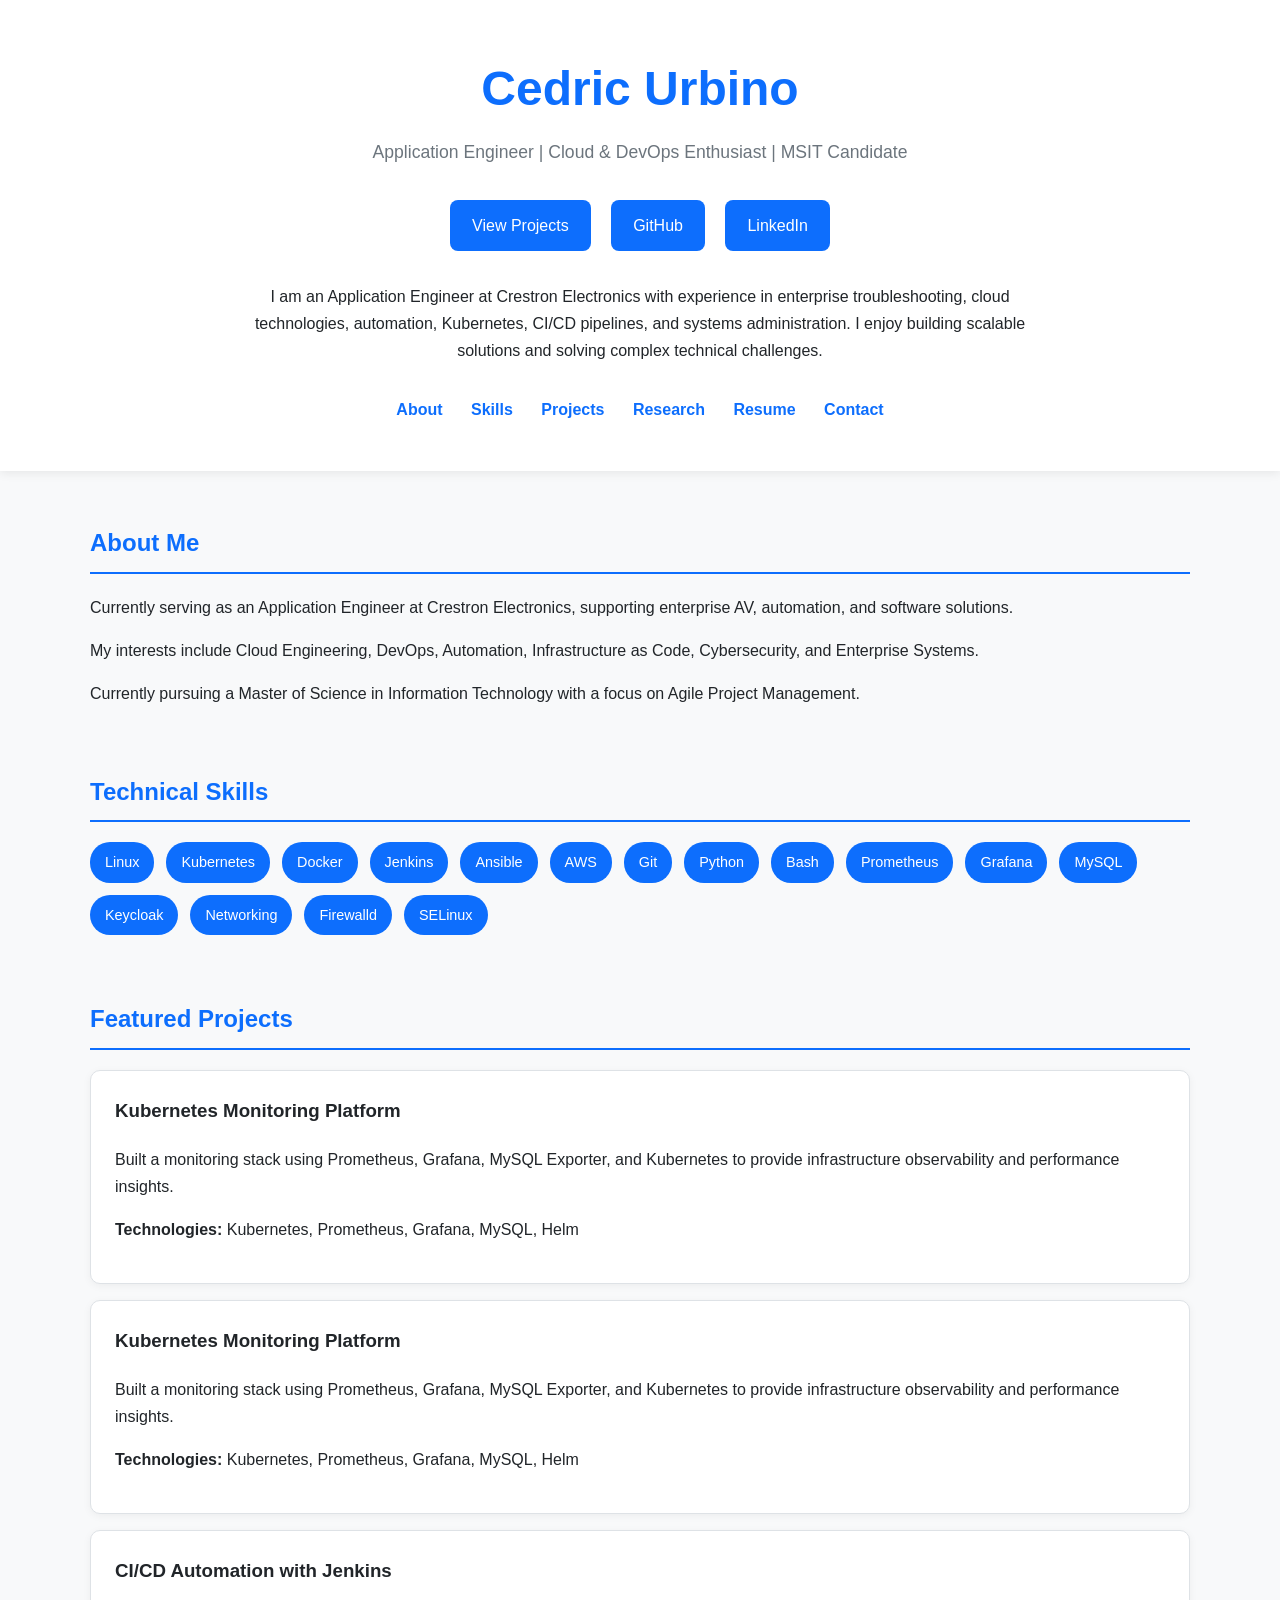
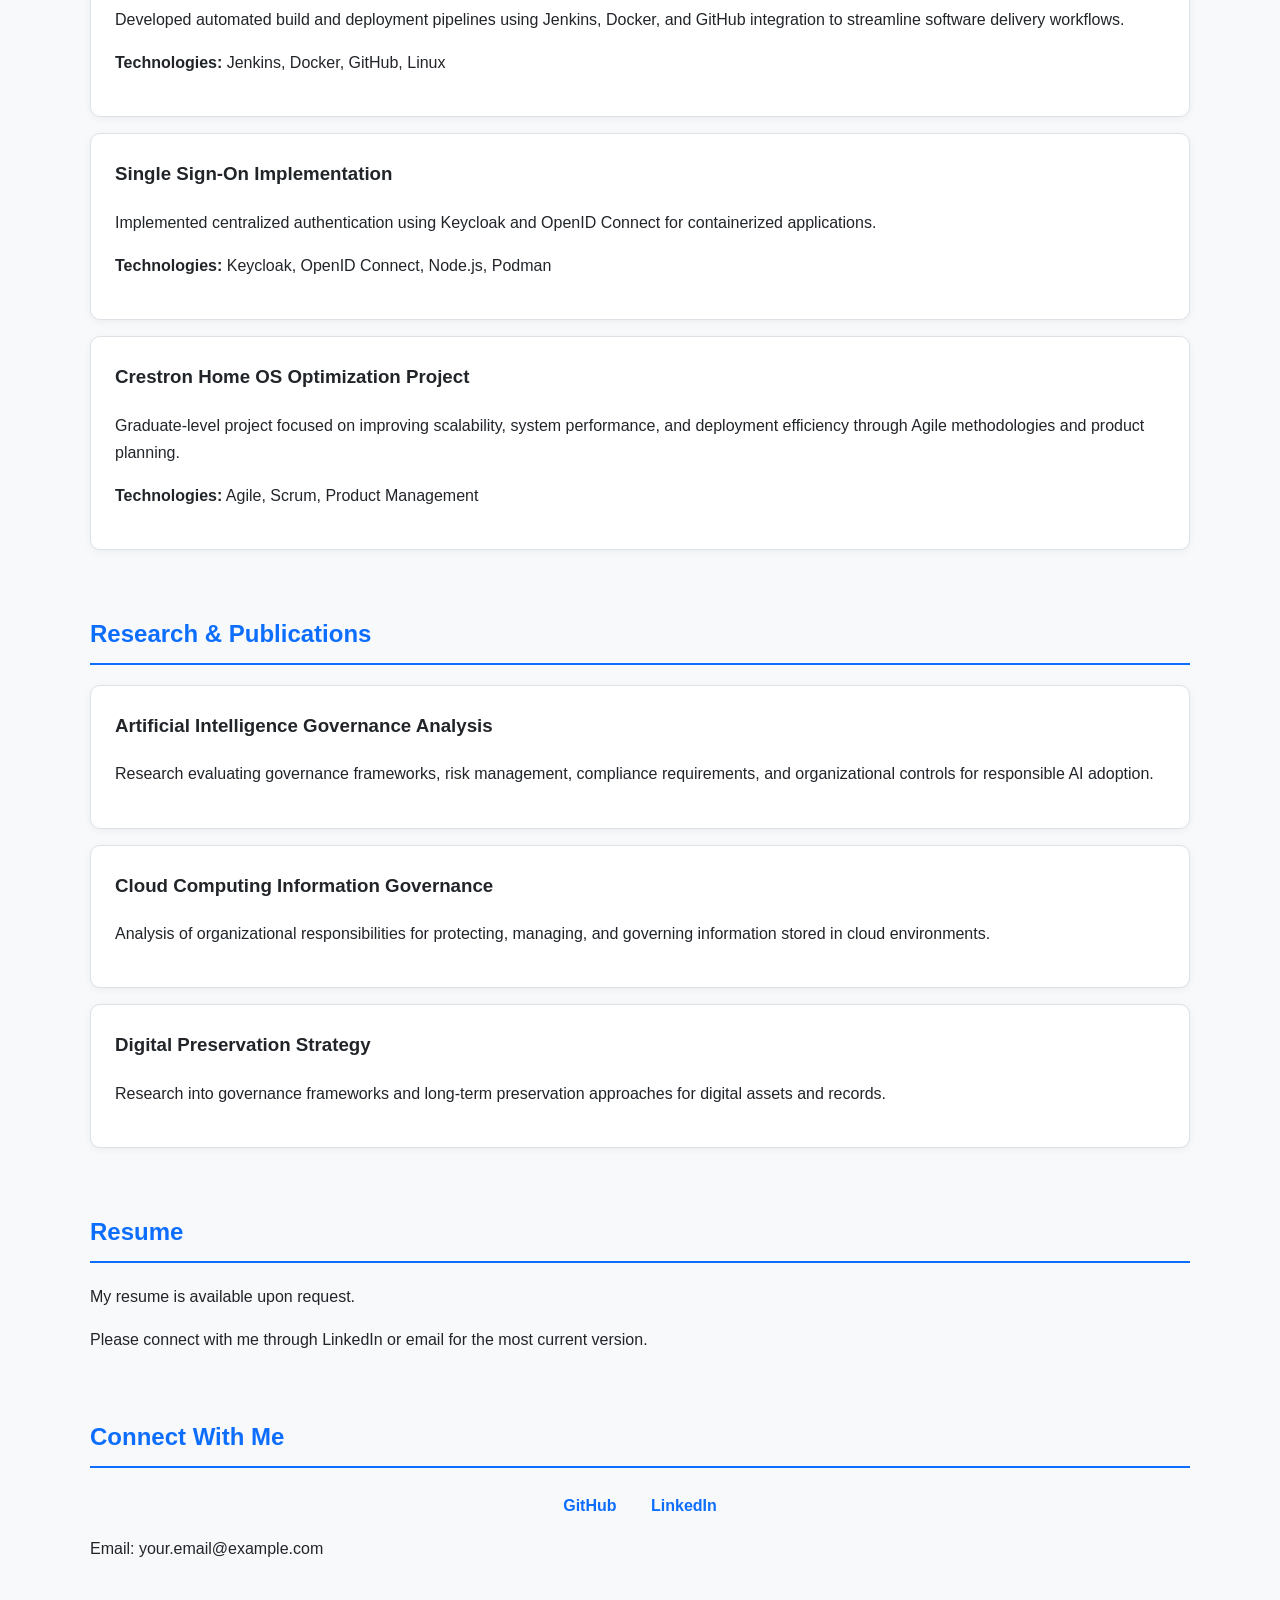
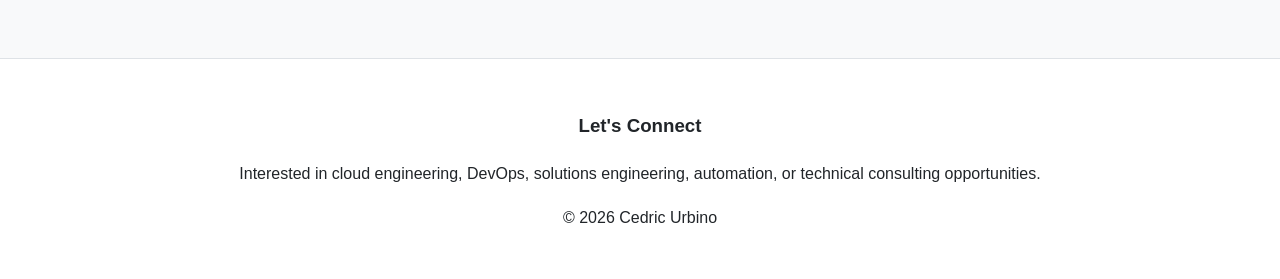
==== OneDrive/Documents/Projects/index.html @ b7d0ec87 "Initial portfolio website" ====
<!DOCTYPE html> 
<html lang="en">
<head>
    <meta charset="UTF-8">
    <meta name="viewport" content="width=device-width, initial-scale=1.0">
    <title>Cedric Urbino | Portfolio</title>
    <link rel="stylesheet" href="styles.css">
</head>

<body>
    <header>
        <h1>Cedric Urbino</h1>
        <p class="subtitle"> Application Engineer | Cloud & DevOps Enthusiast | MSIT Candidate </p>
        <div class="hero-buttons">
            <a href="#projects">View Projects</a>
            <a href="https://github.com/C3dricJ" target="_blank">GitHub</a>
            <a href="https://www.linkedin.com/in/cedric-urbino/" target="_blank">LinkedIn</a>
        </div>
        <div class="intro">
            <p> I am an Application Engineer at Crestron Electronics with experience in enterprise troubleshooting, cloud technologies, automation, Kubernetes, CI/CD pipelines, and systems administration. I enjoy building scalable solutions and solving complex technical challenges. </p>
        </div>
        <nav>
            <a href="#about">About</a>
            <a href="#skills">Skills</a>
            <a href="#projects">Projects</a>
            <a href="#papers">Research</a>
            <a href="#resume">Resume</a>
            <a href="#contact">Contact</a>
        </nav>
    </header>
    <main>
        <section id="about">
            <h2>About Me</h2>
            <p> Currently serving as an Application Engineer at Crestron Electronics, supporting enterprise AV, automation, and software solutions. </p>
            <p> My interests include Cloud Engineering, DevOps, Automation, Infrastructure as Code, Cybersecurity, and Enterprise Systems. </p>
            <p> Currently pursuing a Master of Science in Information Technology with a focus on Agile Project Management. </p>
        </section>
        <section id="skills">
            <h2>Technical Skills</h2>
            <div class="skills-grid">
                <span>Linux</span>
                <span>Kubernetes</span>
                <span>Docker</span>
                <span>Jenkins</span>
                <span>Ansible</span>
                <span>AWS</span>
                <span>Git</span>
                <span>Python</span>
                <span>Bash</span>
                <span>Prometheus</span>
                <span>Grafana</span>
                <span>MySQL</span>
                <span>Keycloak</span>
                <span>Networking</span>
                <span>Firewalld</span>
                <span>SELinux</span>
            </div>
        </section>
        <section id="projects">
            <h2>Featured Projects</h2>
            <div class="project">
                <h3>Kubernetes Monitoring Platform</h3>
                <p> Built a monitoring stack using Prometheus, Grafana, MySQL Exporter, and Kubernetes to provide infrastructure observability and performance insights. </p>
                <p><strong>Technologies:</strong> Kubernetes, Prometheus, Grafana, MySQL, Helm</p>

            </div>
            <div class="project">
                <h3>Kubernetes Monitoring Platform</h3>
                <p> Built a monitoring stack using Prometheus, Grafana, MySQL Exporter, and Kubernetes to provide infrastructure observability and performance insights. </p>
                <p><strong>Technologies:</strong> Kubernetes, Prometheus, Grafana, MySQL, Helm</p>
            </div>
            <div class="project">
                <h3>CI/CD Automation with Jenkins</h3>
                <p> Developed automated build and deployment pipelines using Jenkins, Docker, and GitHub integration to streamline software delivery workflows. </p>
                <p><strong>Technologies:</strong> Jenkins, Docker, GitHub, Linux</p>
            </div>
            <div class="project">
                <h3>Single Sign-On Implementation</h3>
                <p> Implemented centralized authentication using Keycloak and OpenID Connect for containerized applications. </p>
                <p><strong>Technologies:</strong> Keycloak, OpenID Connect, Node.js, Podman</p>
            </div>
            <div class="project">
                <h3>Crestron Home OS Optimization Project</h3>
                <p> Graduate-level project focused on improving scalability, system performance, and deployment efficiency through Agile methodologies and product planning. </p>
                <p><strong>Technologies:</strong> Agile, Scrum, Product Management</p>
            </div>
        </section>
        <section id="papers">
            <h2>Research & Publications</h2>
            <div class="paper">
                <h3>Artificial Intelligence Governance Analysis</h3>
                <p> Research evaluating governance frameworks, risk management, compliance requirements, and organizational controls for responsible AI adoption. </p>
            </div>
            <div class="paper">
                <h3>Cloud Computing Information Governance</h3>
                <p> Analysis of organizational responsibilities for protecting, managing, and governing information stored in cloud environments. </p>
            </div>
            <div class="paper">
                <h3>Digital Preservation Strategy</h3>
                <p> Research into governance frameworks and long-term preservation approaches for digital assets and records. </p>
            </div>
        </section>
        <section id="resume">
            <h2>Resume</h2>
            <p> My resume is available upon request. </p>
            <p> Please connect with me through LinkedIn or email for the most current version. </p>
        </section>
        <section id="contact">
            <h2>Connect With Me</h2>
            <div class="links">
                <a href="https://github.com/C3dricJ" target="_blank">GitHub</a>
                <a href="https://www.linkedin.com/in/cedric-urbino/" target="_blank">LinkedIn</a>
            </div>
            <p>Email: your.email@example.com</p>
        </section>
    </main>
    <footer>
        <h3>Let's Connect</h3>
        <p> Interested in cloud engineering, DevOps, solutions engineering, automation, or technical consulting opportunities. </p>
        <p> © <span id="year"></span> Cedric Urbino </p>
    </footer>

    <script>
        // Set the current year in the footer
        document.getElementById('year').textContent = new Date().getFullYear();
    </script>
</body>
</html>
---- OneDrive/Documents/Projects/styles.css ----
:root { 
    --bg: #f8f9fa; 
    --text: #212529; 
    --accent: #0d6efd; 
    --border: #dee2e6;
} 

html { 
    scroll-behavior: smooth; 
} 

body { 
    font-family: "Segoe UI", Tahoma, Geneva, Verdana, sans-serif; 
    margin: 0; 
    padding: 0; 
    background: var(--bg); 
    color: var(--text); 
    line-height: 1.7; 
} 

header { 
    background: white; 
    text-align: center; 
    padding: 3rem 2rem; 
    box-shadow: 0 2px 10px rgba(0,0,0,.08); 
} 

header h1 { 
    margin: 0; 
    font-size: 3rem; 
    color: var(--accent); 
} 

.subtitle { 
    color: #6c757d; 
    font-size: 1.1rem; 
    margin-top: .5rem; 
} 

.intro { 
    max-width: 800px; 
    margin: 1.5rem auto; 
} 

.hero-buttons { 
    margin: 1.5rem 0; 
}

.hero-buttons a { 
    display: inline-block; 
    margin: .5rem; 
    padding: 12px 22px; 
    border-radius: 8px; 
    background: var(--accent); 
    color: white; 
    text-decoration: none; 
    transition: .3s ease; 
} 

.hero-buttons a:hover { 
    background: #0b5ed7; 
} 

nav { 
    margin-top: 2rem; 
} 

nav a { 
    margin: 0 12px; 
    text-decoration: none; 
    color: var(--accent); 
    font-weight: 600; 
} 

nav a:hover { 
    color: #0b5ed7; 
} 

main { 
    max-width: 1100px; 
    margin: auto; 
    padding: 2rem; 
} 

section { 
    margin-bottom: 4rem; 
} 

section h2 { 
    color: var(--accent); 
    border-bottom: 2px solid var(--accent); 
    padding-bottom: .5rem; 
} 

.skills-grid { 
    display: flex; 
    flex-wrap: wrap; 
    gap: 12px; 
    margin-top: 1rem; 
} 

.skills-grid span { 
    background: var(--accent); 
    color: white; 
    padding: 8px 15px; 
    border-radius: 20px; 
    font-size: .9rem; 
} 

.project, .paper { 
    background: white; 
    border: 1px solid var(--border); 
    border-radius: 10px; 
    padding: 1.5rem; 
    margin-top: 1rem; 
    box-shadow: 0 2px 8px rgba(0,0,0,.05); 
    transition: transform .3s ease; 
} 

.project:hover, .paper:hover { 
    transform: translateY(-5px); 
} 

.project h3, .paper h3 { 
    margin-top: 0; 

} 

.links { 
    text-align: center; 
    margin-top: 1.5rem; 
} 

.links a { 
    display: inline-block; 
    margin: 0 15px; 
    color: var(--accent); 
    text-decoration: none; 
    font-weight: 600; 
} 

.links a:hover { 
    color: #0b5ed7; 
} 

footer { 
    text-align: center; 
    background: white; 
    padding: 2rem; 
    border-top: 1px solid var(--border); 
} 

@media (max-width: 768px) { 
    header h1 { 
        font-size: 2.2rem; 
    } 
    
    nav { 
        display: flex; 
        flex-direction: column; 
        gap: 10px;
    } 
     
    nav a { 
        margin: 0; 
    } 
    
    .hero-buttons a { 
        display: block; 
        margin: 10px auto; 
        max-width: 220px; 
    
    } 
    
    main { 
        padding: 1rem; 
    }
}
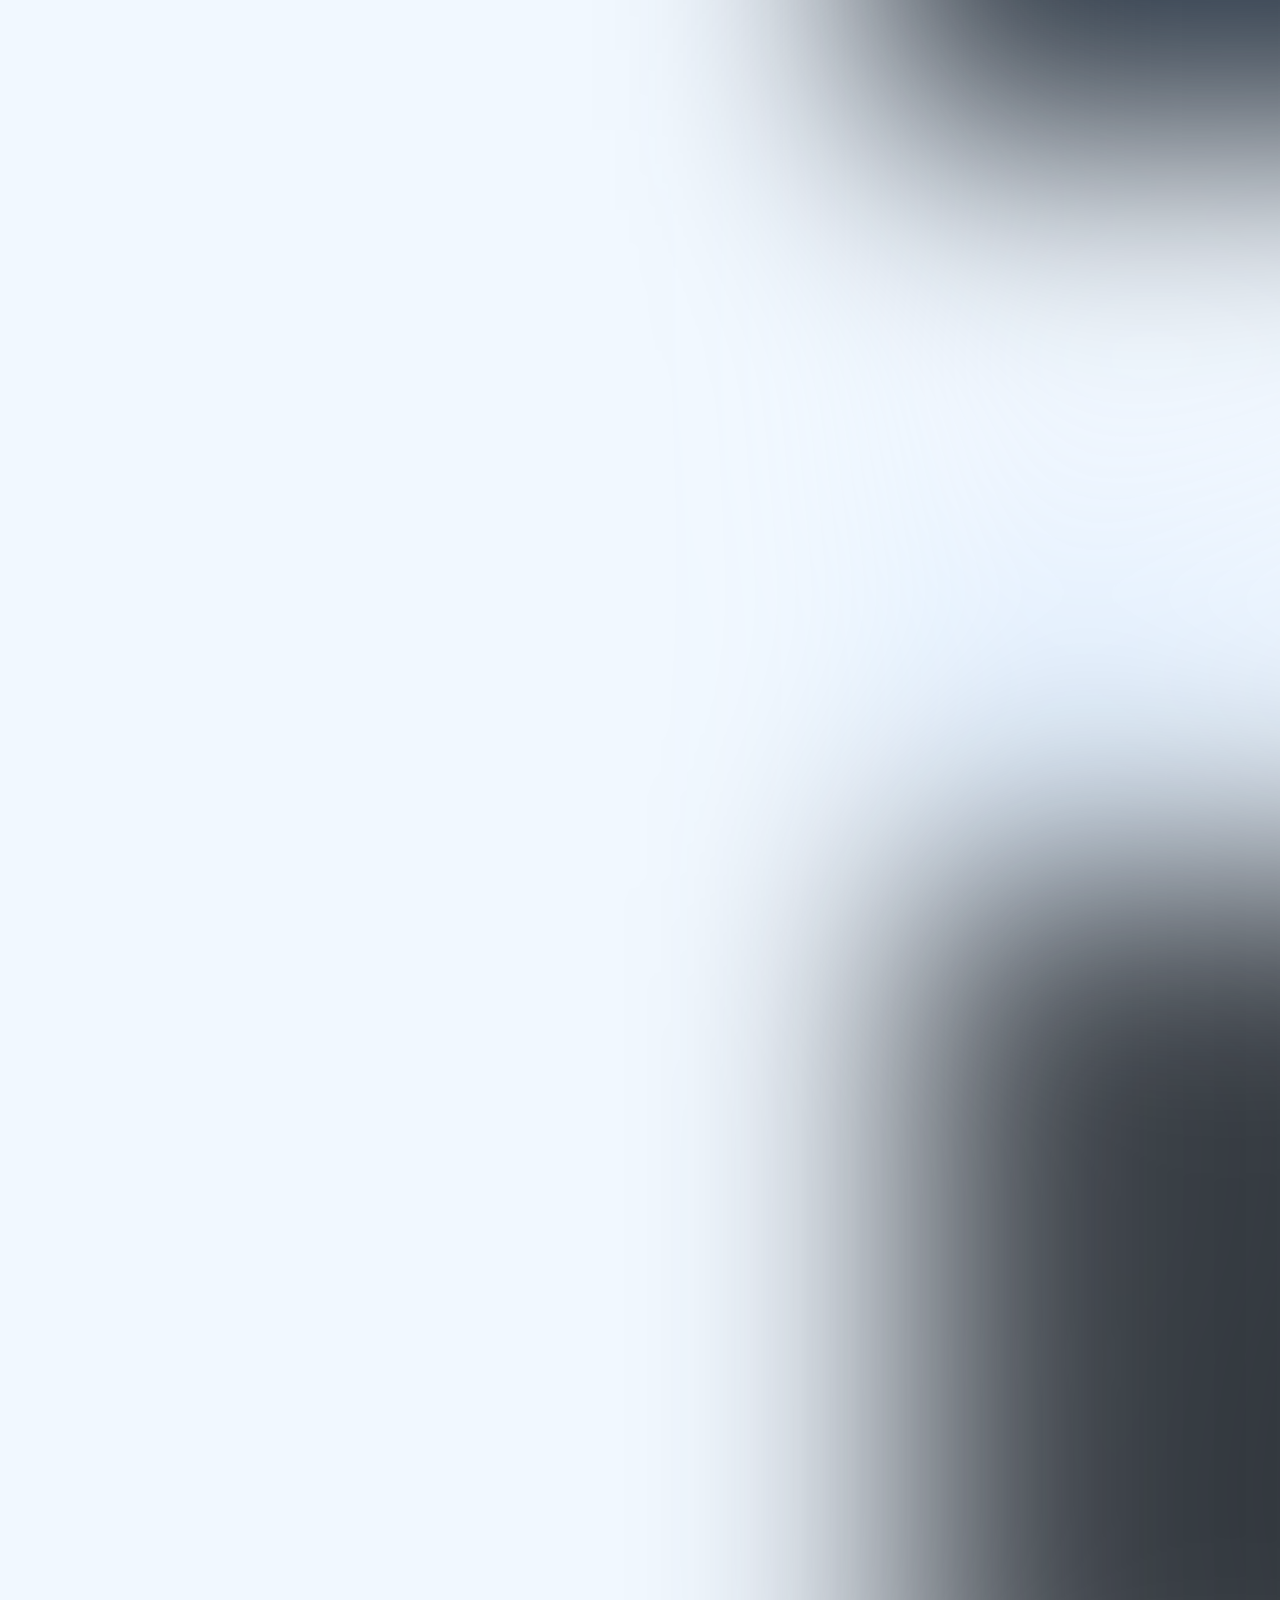
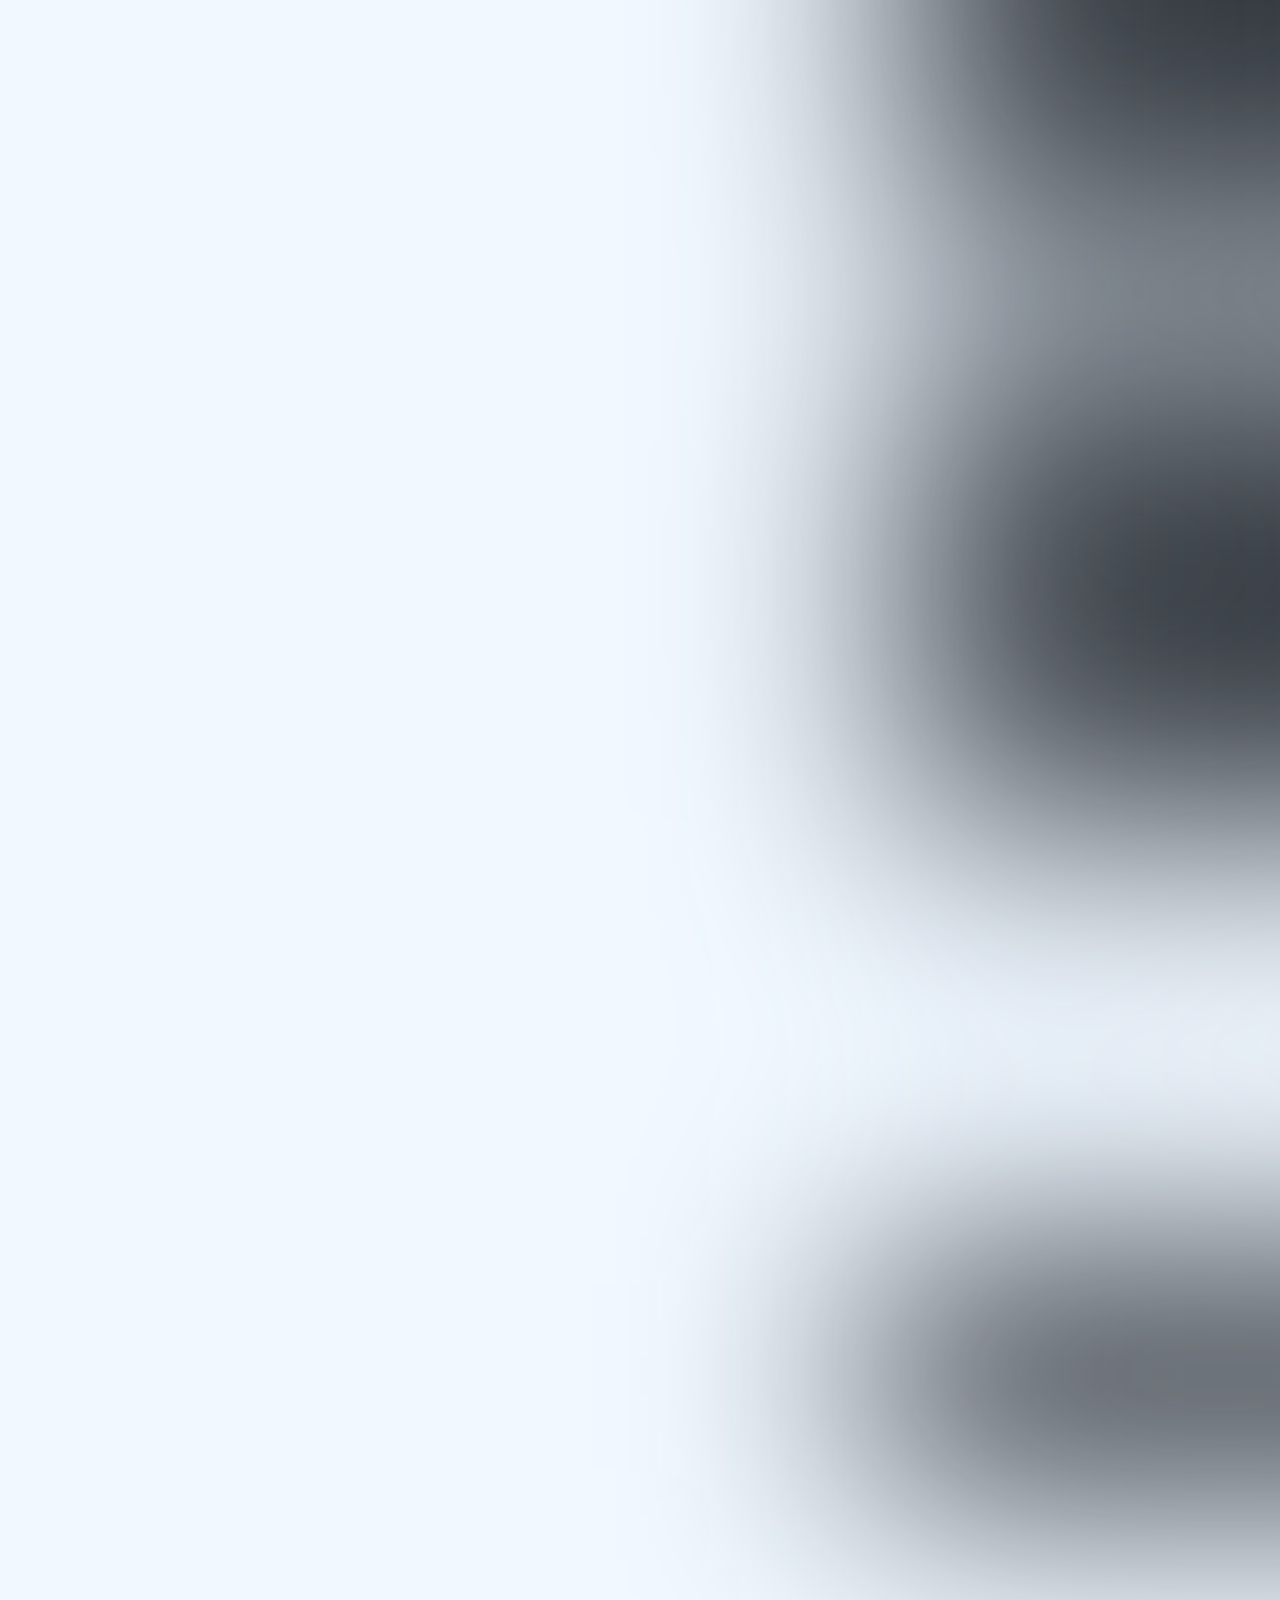
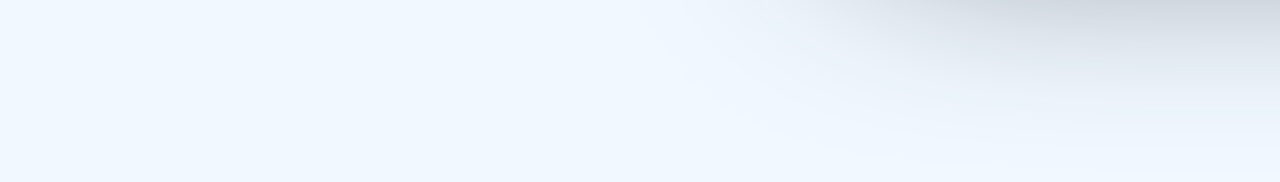
==== commit f5e843b4: "Updated CSS to have a dark theme background and updated content about me" ====
--- a/OneDrive/Documents/Projects/index.html
+++ b/OneDrive/Documents/Projects/index.html
@@ -10,14 +10,14 @@
 <body>
     <header>
         <h1>Cedric Urbino</h1>
-        <p class="subtitle"> Application Engineer | Cloud & DevOps Enthusiast | MSIT Candidate </p>
+        <p class="subtitle"> Application Engineering Manager | Networking, Cloud, and DevOps Enthusiast | MSIT & BSCE Graduate </p>
         <div class="hero-buttons">
             <a href="#projects">View Projects</a>
             <a href="https://github.com/C3dricJ" target="_blank">GitHub</a>
             <a href="https://www.linkedin.com/in/cedric-urbino/" target="_blank">LinkedIn</a>
         </div>
         <div class="intro">
-            <p> I am an Application Engineer at Crestron Electronics with experience in enterprise troubleshooting, cloud technologies, automation, Kubernetes, CI/CD pipelines, and systems administration. I enjoy building scalable solutions and solving complex technical challenges. </p>
+            <p> I am a Manager of Application Engineering at Crestron Electronics with experience in enterprise troubleshooting, cloud technologies, automation, Kubernetes, CI/CD pipelines, and systems administration. I enjoy building scalable solutions and solving complex technical challenges. </p>
         </div>
         <nav>
             <a href="#about">About</a>
@@ -31,9 +31,9 @@
     <main>
         <section id="about">
             <h2>About Me</h2>
-            <p> Currently serving as an Application Engineer at Crestron Electronics, supporting enterprise AV, automation, and software solutions. </p>
-            <p> My interests include Cloud Engineering, DevOps, Automation, Infrastructure as Code, Cybersecurity, and Enterprise Systems. </p>
-            <p> Currently pursuing a Master of Science in Information Technology with a focus on Agile Project Management. </p>
+                <p> I am the Manager of Application Engineering at Crestron Electronics, where I lead a team responsible for supporting enterprise automation, software, and audiovisual solutions. My role combines technical leadership, strategic problem solving, customer engagement, and team development to deliver successful outcomes for partners and clients. </p> 
+                <p> Throughout my career, I have worked across software engineering, cloud technologies, infrastructure, automation, networking, and enterprise systems. I enjoy solving complex technical challenges, mentoring engineers, and building scalable solutions that improve reliability, performance, and user experience. </p> 
+                <p> I hold a Master of Science in Information Technology and maintain a strong interest in cloud architecture, DevOps, cybersecurity, AV, Networking, automation, AI governance, and emerging technologies. This portfolio highlights a collection of technical projects, research, and professional work that reflects my passion for continuous learning and innovation. </p>
         </section>
         <section id="skills">
             <h2>Technical Skills</h2>
@@ -111,7 +111,7 @@
                 <a href="https://github.com/C3dricJ" target="_blank">GitHub</a>
                 <a href="https://www.linkedin.com/in/cedric-urbino/" target="_blank">LinkedIn</a>
             </div>
-            <p>Email: your.email@example.com</p>
+            <p>Email: cjurbino@gmail.com</p>
         </section>
     </main>
     <footer>
--- a/OneDrive/Documents/Projects/styles.css
+++ b/OneDrive/Documents/Projects/styles.css
@@ -1,8 +1,11 @@
-:root { 
-    --bg: #f8f9fa; 
-    --text: #212529; 
-    --accent: #0d6efd; 
-    --border: #dee2e6;
+:root {
+    --bg: #0d1117;
+    --surface: #161b22;
+    --surface-hover: #1f2937;
+    --text: #f0f6fc;
+    --text-secondary: #8b949e;
+    --accent: #58a6ff;
+    --border: #30363d;
 } 
 
 html { 
@@ -13,31 +16,46 @@
     font-family: "Segoe UI", Tahoma, Geneva, Verdana, sans-serif; 
     margin: 0; 
     padding: 0; 
-    background: var(--bg); 
-    color: var(--text); 
-    line-height: 1.7; 
-} 
+    background: var(--bg);
+    color: var(--text);
+    min-height: 100vh;
+
+    content: "";
+    position: fixed;
+    top: -300px;
+    right: -300px;
+    width: 700px;
+    height: 700px;
+    background: rgba(88,166,255,.08);
+    border-radius: 50%;
+    filter: blur(120px);
+    z-index: -1;
+}
 
 header { 
-    background: white; 
+    background: var(--surface);
+    border-bottom: 1px solid var(--border);
+    box-shadow: none; 
     text-align: center; 
     padding: 3rem 2rem; 
-    box-shadow: 0 2px 10px rgba(0,0,0,.08); 
 } 
 
 header h1 { 
     margin: 0; 
     font-size: 3rem; 
-    color: var(--accent); 
+    color: white;
+    font-size: 3rem;
+    font-weight: 700;
 } 
 
 .subtitle { 
-    color: #6c757d; 
+    color: var(--text-secondary);
     font-size: 1.1rem; 
     margin-top: .5rem; 
 } 
 
-.intro { 
+.intro {
+    color: var(--text-secondary); 
     max-width: 800px; 
     margin: 1.5rem auto; 
 } 
@@ -46,19 +64,23 @@
     margin: 1.5rem 0; 
 }
 
-.hero-buttons a { 
+.hero-buttons a {
+    background: var(--accent);
+    color: white;
+    font-weight: 600;
+    box-shadow: 0 0 20px rgba(88,166,255,.2); 
     display: inline-block; 
     margin: .5rem; 
     padding: 12px 22px; 
     border-radius: 8px; 
-    background: var(--accent); 
-    color: white; 
     text-decoration: none; 
     transition: .3s ease; 
 } 
 
 .hero-buttons a:hover { 
-    background: #0b5ed7; 
+    background: #0b5ed7;
+    transform: translateY(-2px);
+    box-shadow: 0 0 30px rgba(88,166,255,.35); 
 } 
 
 nav { 
@@ -68,12 +90,13 @@
 nav a { 
     margin: 0 12px; 
     text-decoration: none; 
-    color: var(--accent); 
+    color: var(--text);
+    transition: 0.3s ease; 
     font-weight: 600; 
 } 
 
 nav a:hover { 
-    color: #0b5ed7; 
+    color: var(--accent);
 } 
 
 main { 
@@ -87,9 +110,9 @@
 } 
 
 section h2 { 
-    color: var(--accent); 
-    border-bottom: 2px solid var(--accent); 
-    padding-bottom: .5rem; 
+    border-bottom: 1px solid var(--border);
+    padding-bottom: 12px;
+    color: var(--accent);
 } 
 
 .skills-grid { 
@@ -100,25 +123,28 @@
 } 
 
 .skills-grid span { 
-    background: var(--accent); 
-    color: white; 
+    background: rgba(88,166,255,.15);
+    color: var(--accent);
+    border: 1px solid rgba(88,166,255,.25);  
     padding: 8px 15px; 
     border-radius: 20px; 
     font-size: .9rem; 
 } 
 
 .project, .paper { 
-    background: white; 
-    border: 1px solid var(--border); 
+    background: var(--surface);
+    border: 1px solid var(--border);
+    transition: all 0.3s ease; 
     border-radius: 10px; 
     padding: 1.5rem; 
     margin-top: 1rem; 
     box-shadow: 0 2px 8px rgba(0,0,0,.05); 
-    transition: transform .3s ease; 
 } 
 
 .project:hover, .paper:hover { 
-    transform: translateY(-5px); 
+    transform: translateY(-5px);
+    background: var(--surface-hover);
+    border-color: var(--accent);
 } 
 
 .project h3, .paper h3 { 
@@ -145,9 +171,9 @@
 
 footer { 
     text-align: center; 
-    background: white; 
+    background: var(--surface);
+    border-top: 1px solid var(--border);
     padding: 2rem; 
-    border-top: 1px solid var(--border); 
 } 
 
 @media (max-width: 768px) { 
@@ -168,8 +194,7 @@
     .hero-buttons a { 
         display: block; 
         margin: 10px auto; 
-        max-width: 220px; 
-    
+        max-width: 220px;    
     } 
     
     main { 
